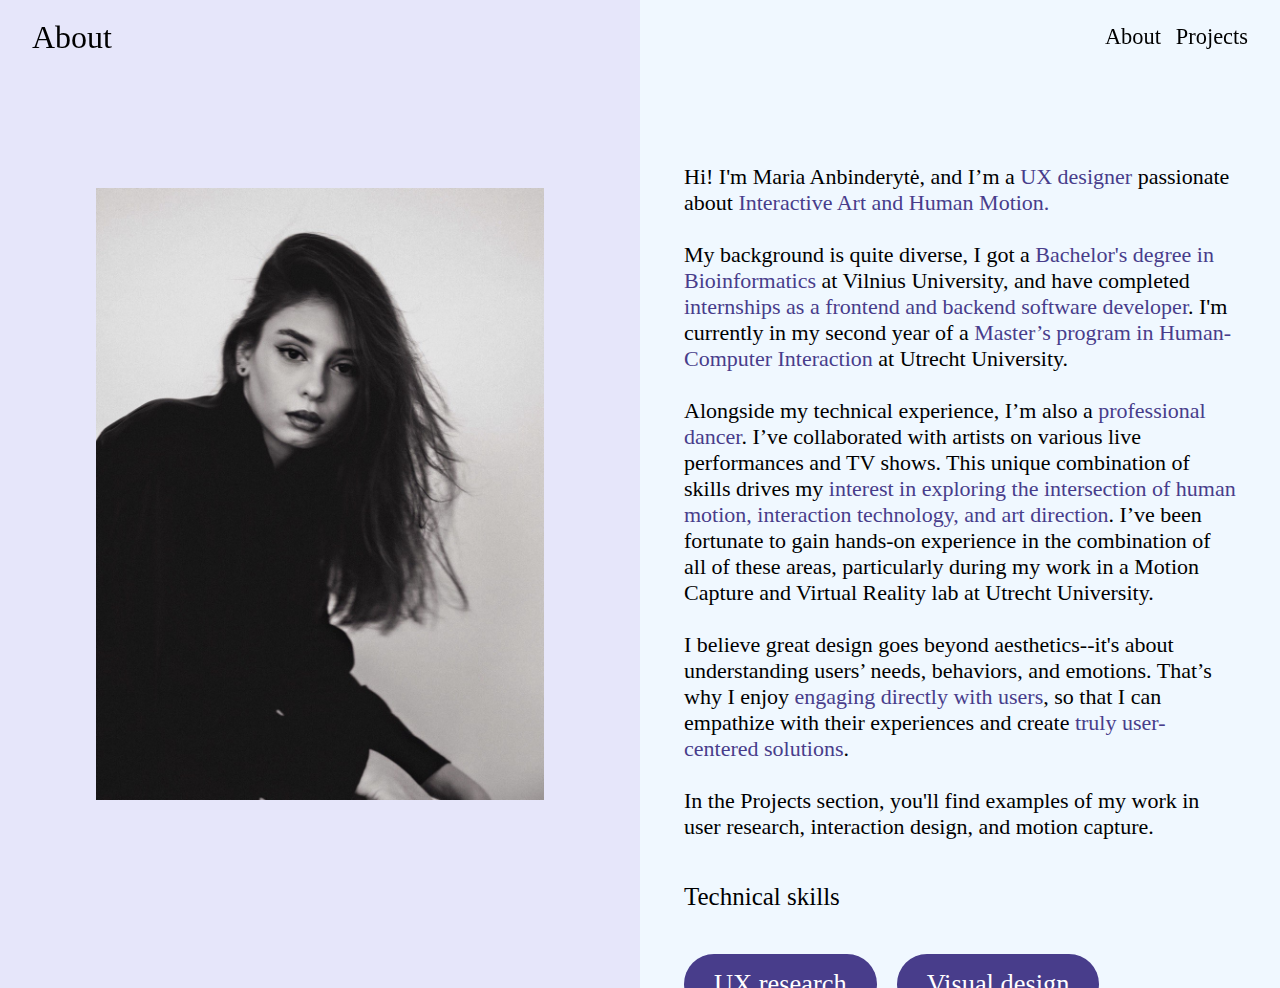
==== index.html @ 6b5d762b "initial commit." ====
<!DOCTYPE html>
<html lang="en">
<head>
    <meta charset="UTF-8">
    <meta name="viewport" content="width=device-width, initial-scale=1.0">
    <title>About Me</title>
    <link rel="stylesheet" href="style.css">
</head>
<body>
<header>
    <h1>About</h1>
    <nav>
        <ul>
            <!--            <li><a href="index.html">Home</a></li>-->
            <li><a href="index.html">About</a></li>
            <li><a href="projects.html">Projects</a></li>
        </ul>
    </nav>
</header>

<div class="about-container">
    <!-- Left half for the photo -->
    <div class="photo-section">
        <img src="img/pic1.jpg" alt="My Photo">
    </div>
    <!--    <span style="color: darkblue;"></span>-->
    <!-- Right half for text, skills, and contact -->
    <div class="text-section">
        <p>
            <span style="color: darkslateblue;"></span>

            Hi! I'm Maria Anbinderytė, and I’m a <span style="color: darkslateblue;">UX designer</span>  passionate about
            <span style="color: darkslateblue;">Interactive Art and Human Motion.</span><br><br>
            My background is quite diverse, I got a <span style="color: darkslateblue;">Bachelor's degree in Bioinformatics</span>
            at Vilnius University, and have completed
            <span style="color: darkslateblue;">internships as a frontend and backend software developer</span>.
            I'm currently in my second year
            of a <span style="color: darkslateblue;">Master’s program in Human-Computer Interaction</span> at Utrecht University.<br><br>

            Alongside my technical experience, I’m also a <span style="color: darkslateblue;">professional dancer</span>. I’ve
            collaborated with artists on various live performances and TV shows.
            This unique combination of skills drives my
            <span style="color: darkslateblue;">interest in exploring the intersection of
            human motion, interaction technology, and art direction</span>. I’ve been fortunate to gain
            hands-on experience in the combination of all of these areas, particularly during my work in a Motion Capture and
            Virtual Reality lab at Utrecht University.<br><br>

            I believe great design goes beyond aesthetics--it's about understanding users’ needs,
            behaviors, and emotions. That’s why I enjoy <span style="color: darkslateblue;">engaging directly
            with users</span>, so that I can
            empathize with their experiences and create
            <span style="color: darkslateblue;">truly user-centered solutions</span>.<br><br>

            In the Projects section, you'll find examples of my work in user research, interaction design,
            and motion capture.

        <h2>Technical skills</h2>
        <div class="skills-container">
            <div class="skill-bubble">UX research</div>
            <div class="skill-bubble">Visual design</div>
            <div class="skill-bubble">Motion Capture</div>
            <div class="skill-bubble">Data analysis</div>
            <div class="skill-bubble">Software development</div>
            <div class="skill-bubble">Computer Animation</div>
        </div>

        <p>Contact me: <a href="mailto:manbinderyte@gmail.com"><span style="color: darkslateblue; text-decoration: underline;">manbinderyte@gmail.com</span></a>
            <br>LinkedIn: <a href="https://www.linkedin.com/in/marija-anbinderyt%C4%97-575830226?utm_source=share&utm_campaign=share_via&utm_content=profile&utm_medium=ios_app"><span style="color: darkslateblue; text-decoration: underline;">Marija Anbinderytė</span></a></p>
        </p>




        <!--            <div class="skill-bubble"></div>-->
        <!--            <div class="skill-bubble"></div>-->



    </div>
</div>

<footer>
    <p></p>
</footer>
</body>
</html>
---- style.css ----
/* General body styling */
body, html {
    margin: 0;
    padding: 0;
    height: 100%; /* Ensure full-height body */
    font-family: Futura;
}

#projects-page {
    display: grid;
    grid-template-columns: repeat(3, 1fr); /* 3 columns */
    grid-template-rows: repeat(2, 1fr); /* 2 rows */
    height: 100vh; /* Full viewport height */
}

.project-square {
    display: flex;
    justify-content: center;
    align-items: center;
    font-size: 2em;
    font-weight: bold;
    color: white;
    text-align: center;
    cursor: pointer;
    transition: transform 0.3s ease;
}

/* Assign different colors to each square */
.project-box:nth-child(1) {
    background-color: #ff6945; /* Tomato */
}

.project-box:nth-child(2) {
    background-color: #ff9d38; /* Steel Blue */
}

.project-box:nth-child(3) {
    background-color: #f7e9e8; /* Lime Green */
}

.project-box:nth-child(4) {
    background-color: #fea5a1; /* Gold */
}

.project-box:nth-child(5) {
    background-color: #06629e; /* Blue Violet */
}

.project-box:nth-child(6) {
    background-color: #043c76; /* Hot Pink */
}


/* Hover effect for squares */
.project-square:hover {
    transform: scale(1.1);
}

/* Header styling */
header {
    position: absolute;
    top: 0;
    left: 0;
    width: 100%;
    display: flex;
    justify-content: space-between;
    align-items: center;
    background-color: transparent; /* Keep the background transparent */
    padding: 0.5em 2em;
    z-index: 10;
}

header h1 {
    margin: 0;
    font-size: 2em;
    color: black; /* Change header text to black */
    font-family: Futura;
    font-weight: normal;
}

/* Navigation */
nav ul {
    list-style-type: none;
    /*margin: 0;*/
    padding: 0;
    display: flex;
    gap: 15px; /* Space between navigation items */
    margin-right: 4em;
}

nav ul li {
    margin: 0;
}

nav ul li a {
    color: black; /* Change navigation links to black */
    text-decoration: none;
    font-size: 1.4em;
    font-family: Futura;
}

nav ul li a:hover {
    text-decoration: underline;
}

/* Remove underline from links inside project boxes */
.project-box a {
    text-decoration: none; /* Remove underline */
    color: white; /* Ensure text color is white */
    display: flex; /* Allow flexbox layout for centering */
    justify-content: center; /* Center horizontally */
    align-items: center; /* Center vertically */
    height: 100%; /* Make link cover full height of the box */
}
/* Projects container styling */
.projects-container {
    display: grid;
    grid-template-columns: repeat(3, 1fr); /* 3 squares per row */
    grid-template-rows: repeat(2, 1fr); /* 2 squares per column */
    /*margin-top: 60px;*/
    height: 100vh; /* Full height of viewport */
    width: 100%; /* Ensure full width */
}

/* Individual project box styling */
.project-box {
    height: 100%; /* Full height of the grid cell */
    width: 100%; /* Full width of the grid cell */
    display: flex;
    justify-content: center;
    align-items: center;
    color: white;
    font-size: 1.5em;
    text-align: center;
    cursor: pointer;
    transition: transform 0.3s;
}


.project-box:hover {
    transform: scale(1.05); /* Hover effect */
    text-decoration: underline; /* Remove underline */
    color: black;

}

.project-box a {
    text-decoration: none; /* Remove underline */
    color: black; /* Ensure text color is white */
    font-family: Futura;
}


/* Flex container to split the page */
.about-container {
    display: grid;
    grid-template-columns: 1fr 1fr; /* Two equal columns */
    /*grid-gap: 20px; !* Space between columns *!*/
    margin-top: 0;
    /*width: 100%; !* Ensure full width *!*/
    height: 80vh;

}

/* Left section: Photo */
.photo-section {
    flex: 1;
    display: flex;
    /*height: 100vh;*/
    justify-content: center;
    align-items: center;
    background-color: #e6e6fa; /* Light color for the photo section */
}

.photo-section img {
    width: 70%; /* Adjust image size */
    height: auto;
    margin-top: 0;
    border-radius: 0; /* Optional: circular photo */
    /*box-shadow: 5px 5px 15px rgba(0, 0, 0, 0.3); !* Shadow effect *!*/
}

/* Right section: Text, Skills, Contact */
.text-section {
    /*overflow-x: hidden;*/
    overflow-y: auto;
    flex: 1;
    padding: 2em;
    height: 100vh;
    background-color: #f0f8ff;/* Light lavender background for text */
    display: flex;
    flex-direction: column;
    justify-content: flex-start; /* Align content to the top */
    font-family: Futura;
    font-size: 22px;
    color: black;
}

.text-section h2 {
    font-size: 25px;
    color: black;
    font-family: Futura;
    font-weight: normal;
}

.text-section p {
    margin-top: 120px;
    font-size: 22px;
    color: black;
}

.text-section a {
    color: #4682b4;
    text-decoration: none;
    font-size: 22px;
}

/* Skills section with floating animation */
.skills-container {
    display: flex;
    flex-wrap: wrap;
    gap: 20px;
    margin-top: 1em;
}

.skill-bubble {
    background-color: darkslateblue; /* Tomato color */
    color: white;
    padding: 15px 30px;
    border-radius: 30px;
    font-size: 1.2em;
    display: inline-block;
    position: relative;
    animation: float 4s ease-in-out infinite;
    cursor: pointer;
}

/* Hover effect for bubbles */
.skill-bubble:hover {
    background-color: mediumpurple; /* Light salmon color on hover */
}

/* Animation for floating bubbles */
@keyframes float {
    0% {
        transform: translateY(0px);
    }
    50% {
        transform: translateY(-20px);
    }
    100% {
        transform: translateY(0px);
    }
}

/* Project details section */
.project-details {
    display: flex;
    flex-wrap: wrap;
    justify-content: space-around;
    align-items: center;
    padding: 2em;
    margin-top: 2em;
}

.project-description {
    flex: 1;
    max-width: 600px;
    padding: 1em;
    background-color: #e6e6fa;
    box-shadow: 0 4px 8px rgba(0, 0, 0, 0.1);
    border-radius: 10px;
}

.project-description h2 {
    font-size: 2em;
    color: #333;
}

.project-description ul {
    margin-top: 1em;
}

.project-description a.project-link {
    display: inline-block;
    margin-top: 1em;
    padding: 10px 20px;
    background-color: #4682b4;
    color: black;
    text-decoration: none; /* No underline by default */
    border-radius: 5px;
}

.project-description a.project-link:hover {
    background-color: #5a9bd4;
}

/* Project preview image */
.project-preview {
    flex: 1;
    max-width: 600px;
}

.project-preview img {
    width: 100%;
    height: auto;
    border-radius: 10px;
    box-shadow: 0 4px 8px rgba(0, 0, 0, 0.1);
}

/* Footer styling */
footer {
    position: absolute;
    bottom: 0;
    width: 100%;
    text-align: center;
    padding: 1em;
    background-color: transparent; /* Transparent background */
    color: black; /* White text color for visibility */
    z-index: 10;
}
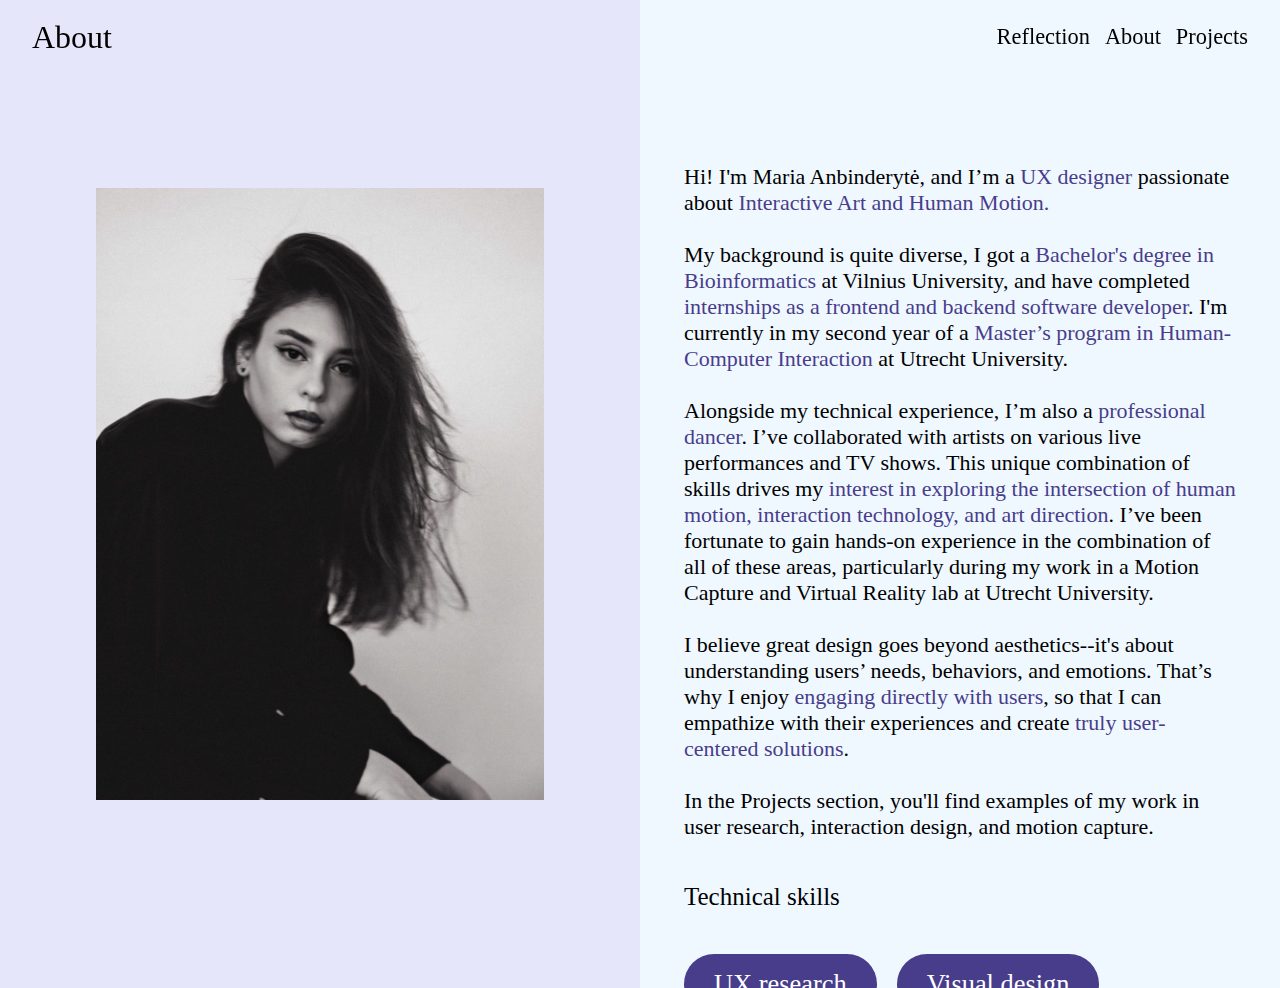
==== commit 2fd7a753: "Update index.html" ====
--- a/index.html
+++ b/index.html
@@ -11,7 +11,7 @@
     <h1>About</h1>
     <nav>
         <ul>
-            <!--            <li><a href="index.html">Home</a></li>-->
+            <li><a href="reflection.html">Reflection</a></li>
             <li><a href="index.html">About</a></li>
             <li><a href="projects.html">Projects</a></li>
         </ul>
@@ -83,4 +83,4 @@
     <p></p>
 </footer>
 </body>
-</html>+</html>
--- a/style.css
+++ b/style.css
@@ -232,13 +232,13 @@
     display: inline-block;
     position: relative;
     animation: float 4s ease-in-out infinite;
-    cursor: pointer;
+/*     cursor: pointer; */
 }
 
 /* Hover effect for bubbles */
-.skill-bubble:hover {
-    background-color: mediumpurple; /* Light salmon color on hover */
-}
+/* .skill-bubble:hover {
+    background-color: mediumpurple; 
+} */
 
 /* Animation for floating bubbles */
 @keyframes float {
